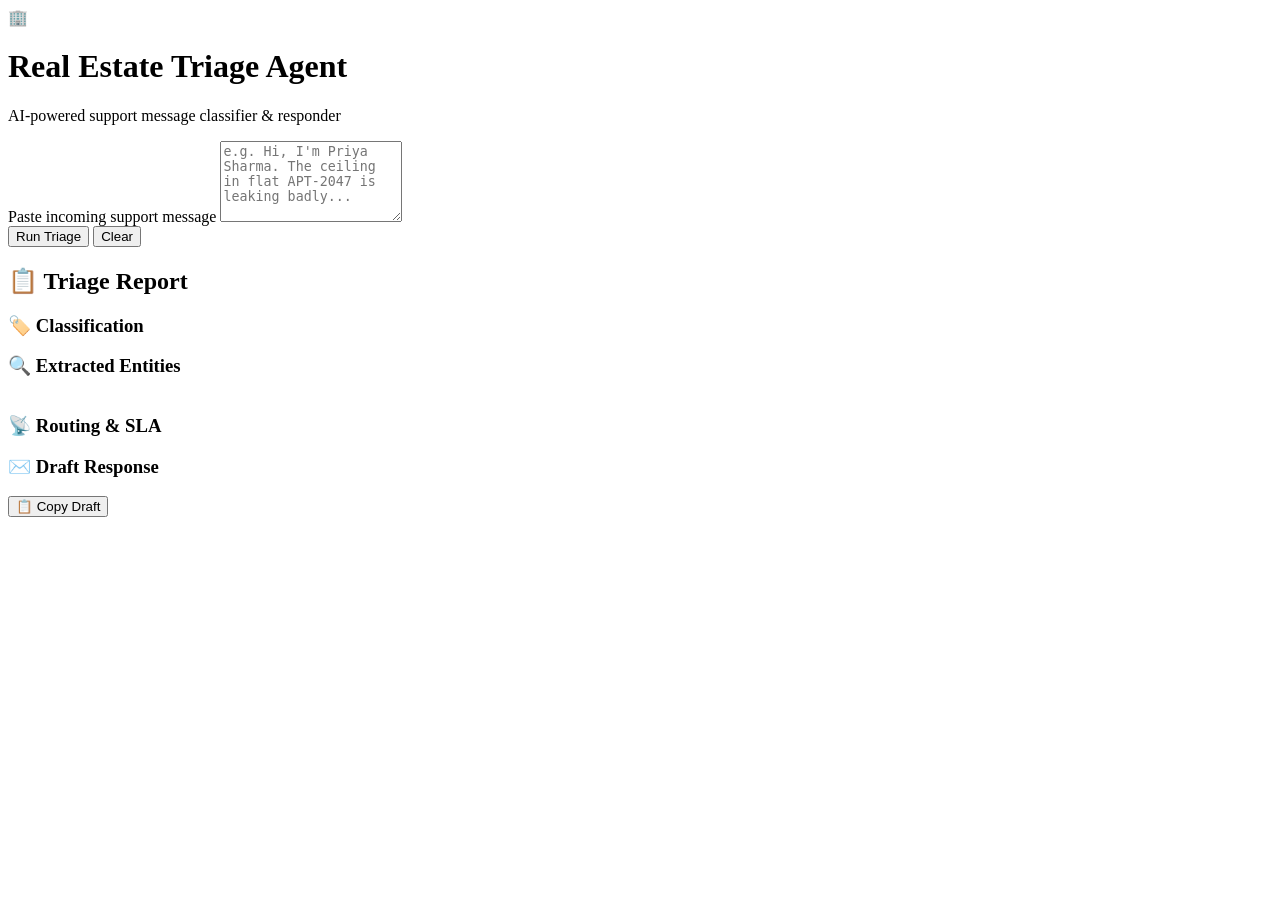
==== frontend/index.html @ 85d0a437 "Added frontend files" ====
<!DOCTYPE html>
<html lang="en">
<head>
  <meta charset="UTF-8" />
  <meta name="viewport" content="width=device-width, initial-scale=1.0"/>
  <title>Real Estate Triage Agent</title>
  <link rel="stylesheet" href="style.css" />
</head>
<body>

  <div class="container">

    <!-- Header -->
    <header>
      <div class="logo">🏢</div>
      <h1>Real Estate <span>Triage Agent</span></h1>
      <p class="subtitle">AI-powered support message classifier & responder</p>
    </header>

    <!-- Input Panel -->
    <section class="input-panel">
      <label for="messageInput">Paste incoming support message</label>
      <textarea
        id="messageInput"
        rows="5"
        placeholder="e.g. Hi, I'm Priya Sharma. The ceiling in flat APT-2047 is leaking badly..."
      ></textarea>
      <div class="button-row">
        <button id="submitBtn" onclick="runTriage()">
          <span id="btnText">Run Triage</span>
          <span id="btnSpinner" class="spinner hidden"></span>
        </button>
        <button class="clear-btn" onclick="clearAll()">Clear</button>
      </div>
    </section>

    <!-- Error Box -->
    <div id="errorBox" class="error-box hidden"></div>

    <!-- Report Panel -->
    <section id="reportPanel" class="report-panel hidden">

      <div class="report-header">
        <h2>📋 Triage Report</h2>
        <div class="meta-row">
          <span id="reportId" class="badge badge-id"></span>
          <span id="reportTime" class="badge badge-time"></span>
        </div>
      </div>

      <!-- Classification -->
      <div class="card">
        <h3>🏷️ Classification</h3>
        <div class="tag-row">
          <span id="urgencyTag" class="tag"></span>
          <span id="intentTag" class="tag"></span>
        </div>
      </div>

      <!-- Entities -->
      <div class="card">
        <h3>🔍 Extracted Entities</h3>
        <table id="entityTable">
          <tbody></tbody>
        </table>
      </div>

      <!-- Routing & SLA -->
      <div class="card">
        <h3>📡 Routing & SLA</h3>
        <p id="routingText" class="routing-text"></p>
        <p id="slaText" class="sla-text"></p>
      </div>

      <!-- Draft Response -->
      <div class="card">
        <h3>✉️ Draft Response</h3>
        <div id="draftResponse" class="draft-box"></div>
        <button class="copy-btn" onclick="copyDraft()">📋 Copy Draft</button>
      </div>

    </section>

  </div>

  <script src="app.js"></script>
</body>
</html>
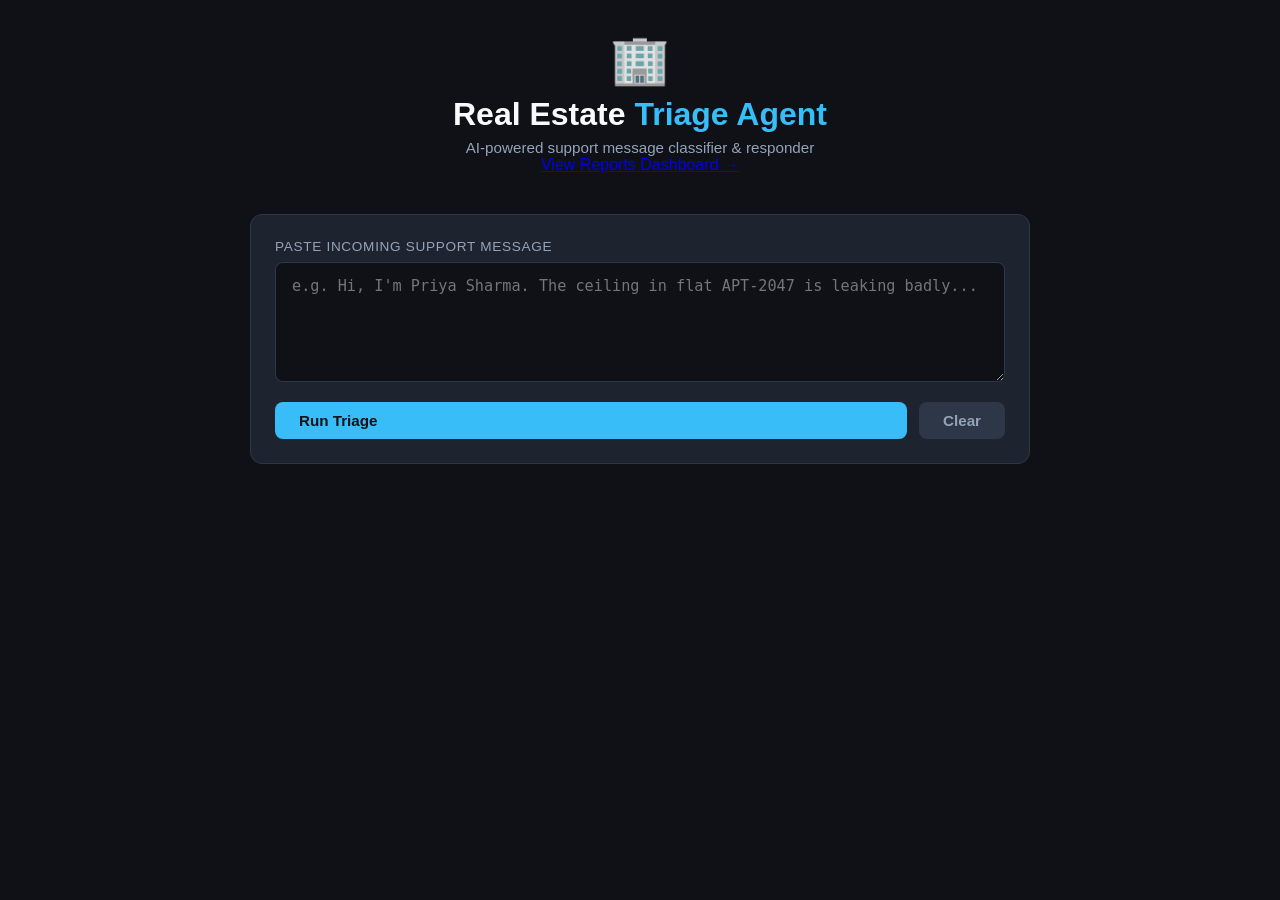
==== commit f8f6c4c1: "Added database integration and Reports Dashboard page" ====
--- a/frontend/index.html
+++ b/frontend/index.html
@@ -1,3 +1,4 @@
+
 <!DOCTYPE html>
 <html lang="en">
 <head>
@@ -15,6 +16,7 @@
       <div class="logo">🏢</div>
       <h1>Real Estate <span>Triage Agent</span></h1>
       <p class="subtitle">AI-powered support message classifier & responder</p>
+      <a href="dashboard.html" class="nav-link">View Reports Dashboard →</a>
     </header>
 
     <!-- Input Panel -->
@@ -85,4 +87,4 @@
 
   <script src="app.js"></script>
 </body>
-</html>
+</html>
--- a/frontend/style.css
+++ b/frontend/style.css
@@ -0,0 +1,253 @@
+/* ── Reset & Base ── */
+*, *::before, *::after { box-sizing: border-box; margin: 0; padding: 0; }
+
+body {
+  font-family: 'Segoe UI', sans-serif;
+  background: #0f1117;
+  color: #e2e8f0;
+  min-height: 100vh;
+  padding: 2rem 1rem;
+}
+
+.container {
+  max-width: 780px;
+  margin: 0 auto;
+}
+
+/* ── Header ── */
+header {
+  text-align: center;
+  margin-bottom: 2.5rem;
+}
+
+.logo { font-size: 3rem; margin-bottom: 0.5rem; }
+
+h1 {
+  font-size: 2rem;
+  font-weight: 700;
+  color: #f8fafc;
+}
+
+h1 span { color: #38bdf8; }
+
+.subtitle {
+  margin-top: 0.4rem;
+  color: #94a3b8;
+  font-size: 0.95rem;
+}
+
+/* ── Input Panel ── */
+.input-panel {
+  background: #1e2330;
+  border: 1px solid #2d3748;
+  border-radius: 12px;
+  padding: 1.5rem;
+  margin-bottom: 1.5rem;
+}
+
+label {
+  display: block;
+  font-size: 0.85rem;
+  color: #94a3b8;
+  margin-bottom: 0.5rem;
+  text-transform: uppercase;
+  letter-spacing: 0.05em;
+}
+
+textarea {
+  width: 100%;
+  background: #0f1117;
+  border: 1px solid #2d3748;
+  border-radius: 8px;
+  color: #e2e8f0;
+  padding: 0.85rem 1rem;
+  font-size: 0.95rem;
+  resize: vertical;
+  outline: none;
+  transition: border-color 0.2s;
+}
+
+textarea:focus { border-color: #38bdf8; }
+
+.button-row {
+  display: flex;
+  gap: 0.75rem;
+  margin-top: 1rem;
+}
+
+button {
+  padding: 0.65rem 1.5rem;
+  border-radius: 8px;
+  border: none;
+  font-size: 0.95rem;
+  font-weight: 600;
+  cursor: pointer;
+  display: flex;
+  align-items: center;
+  gap: 0.5rem;
+  transition: opacity 0.2s, transform 0.1s;
+}
+
+button:active { transform: scale(0.97); }
+
+#submitBtn {
+  background: #38bdf8;
+  color: #0f1117;
+  flex: 1;
+}
+
+#submitBtn:disabled { opacity: 0.6; cursor: not-allowed; }
+
+.clear-btn {
+  background: #2d3748;
+  color: #94a3b8;
+}
+
+/* ── Spinner ── */
+.spinner {
+  width: 16px; height: 16px;
+  border: 2px solid #0f1117;
+  border-top-color: transparent;
+  border-radius: 50%;
+  animation: spin 0.7s linear infinite;
+  display: inline-block;
+}
+
+@keyframes spin { to { transform: rotate(360deg); } }
+
+/* ── Error Box ── */
+.error-box {
+  background: #2d1515;
+  border: 1px solid #e53e3e;
+  border-radius: 8px;
+  color: #fc8181;
+  padding: 1rem;
+  margin-bottom: 1.5rem;
+  font-size: 0.9rem;
+}
+
+/* ── Report Panel ── */
+.report-panel {
+  display: flex;
+  flex-direction: column;
+  gap: 1rem;
+  animation: fadeIn 0.4s ease;
+}
+
+@keyframes fadeIn { from { opacity: 0; transform: translateY(12px); } to { opacity: 1; } }
+
+.report-header {
+  display: flex;
+  justify-content: space-between;
+  align-items: center;
+  flex-wrap: wrap;
+  gap: 0.5rem;
+}
+
+.report-header h2 { font-size: 1.2rem; }
+
+.meta-row { display: flex; gap: 0.5rem; }
+
+.badge {
+  font-size: 0.75rem;
+  padding: 0.3rem 0.7rem;
+  border-radius: 20px;
+  font-weight: 600;
+}
+
+.badge-id   { background: #1e3a5f; color: #38bdf8; }
+.badge-time { background: #1e2d1e; color: #68d391; }
+
+/* ── Cards ── */
+.card {
+  background: #1e2330;
+  border: 1px solid #2d3748;
+  border-radius: 12px;
+  padding: 1.25rem 1.5rem;
+}
+
+.card h3 {
+  font-size: 0.85rem;
+  text-transform: uppercase;
+  letter-spacing: 0.07em;
+  color: #94a3b8;
+  margin-bottom: 0.85rem;
+}
+
+/* ── Tags ── */
+.tag-row { display: flex; gap: 0.6rem; flex-wrap: wrap; }
+
+.tag {
+  padding: 0.4rem 1rem;
+  border-radius: 20px;
+  font-size: 0.85rem;
+  font-weight: 700;
+  text-transform: uppercase;
+  letter-spacing: 0.05em;
+}
+
+.tag-urgent { background: #3d1515; color: #fc8181; border: 1px solid #e53e3e; }
+.tag-medium { background: #3d2d10; color: #f6ad55; border: 1px solid #dd6b20; }
+.tag-low    { background: #1a3d1a; color: #68d391; border: 1px solid #38a169; }
+.tag-complaint { background: #2d1f3d; color: #b794f4; border: 1px solid #805ad5; }
+.tag-query     { background: #1a2d3d; color: #63b3ed; border: 1px solid #3182ce; }
+.tag-booking   { background: #1a3d35; color: #4fd1c5; border: 1px solid #319795; }
+
+/* ── Entity Table ── */
+table { width: 100%; border-collapse: collapse; }
+
+td {
+  padding: 0.45rem 0.6rem;
+  font-size: 0.9rem;
+  border-bottom: 1px solid #2d3748;
+}
+
+td:first-child {
+  color: #94a3b8;
+  width: 38%;
+  font-size: 0.8rem;
+  text-transform: uppercase;
+  letter-spacing: 0.04em;
+}
+
+td:last-child { color: #e2e8f0; font-weight: 500; }
+
+tr:last-child td { border-bottom: none; }
+
+/* ── Routing ── */
+.routing-text {
+  font-size: 1rem;
+  font-weight: 600;
+  color: #f8fafc;
+  margin-bottom: 0.4rem;
+}
+
+.sla-text {
+  font-size: 0.85rem;
+  color: #94a3b8;
+}
+
+/* ── Draft ── */
+.draft-box {
+  background: #0f1117;
+  border: 1px solid #2d3748;
+  border-radius: 8px;
+  padding: 1rem;
+  font-size: 0.95rem;
+  line-height: 1.7;
+  color: #cbd5e0;
+  white-space: pre-wrap;
+  margin-bottom: 0.85rem;
+}
+
+.copy-btn {
+  background: #2d3748;
+  color: #94a3b8;
+  font-size: 0.8rem;
+  padding: 0.45rem 1rem;
+}
+
+.copy-btn:hover { background: #3d4a5c; color: #e2e8f0; }
+
+/* ── Utility ── */
+.hidden { display: none !important; }
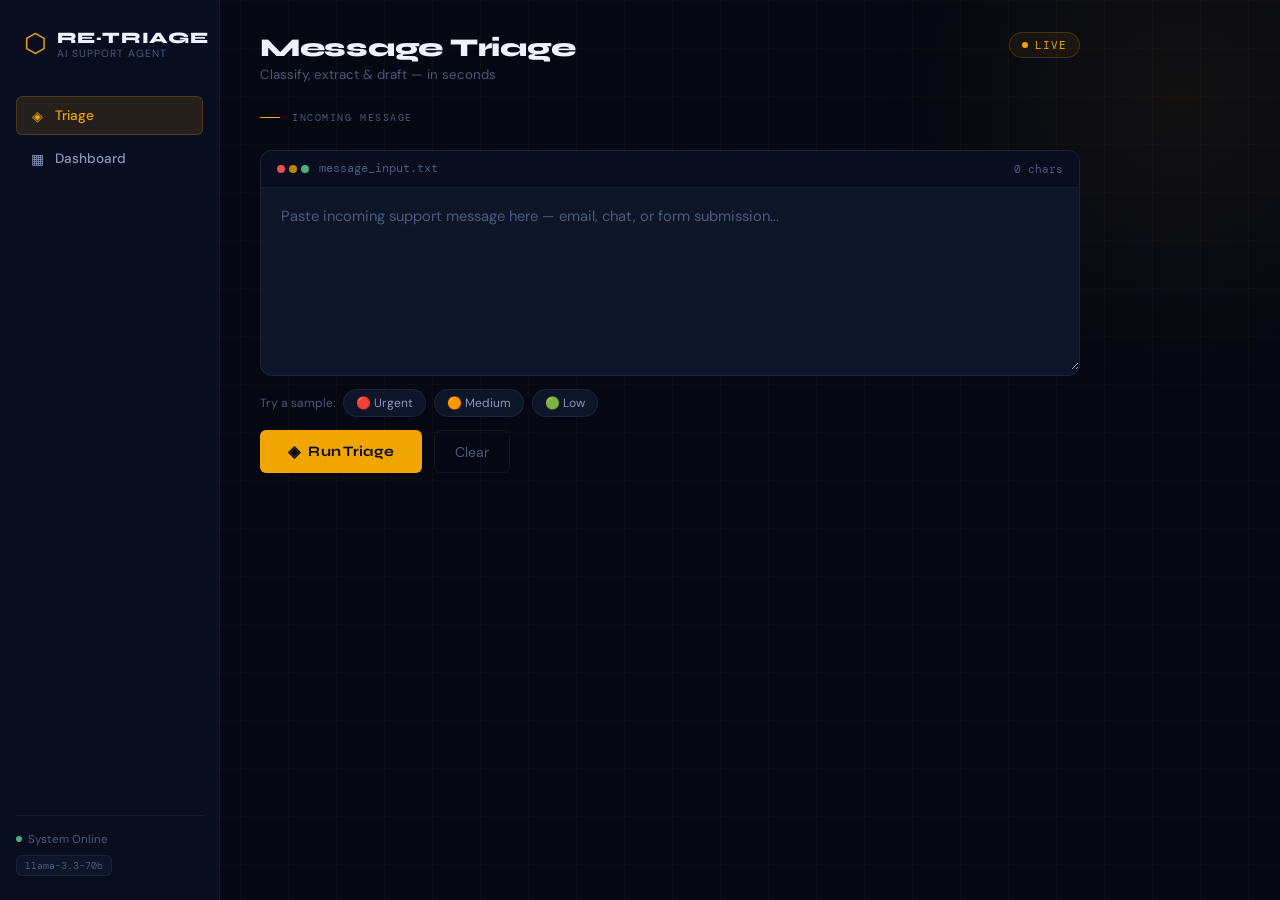
==== commit d00b4a14: "improved the UI" ====
--- a/frontend/index.html
+++ b/frontend/index.html
@@ -1,88 +1,175 @@
-
 <!DOCTYPE html>
 <html lang="en">
 <head>
   <meta charset="UTF-8" />
   <meta name="viewport" content="width=device-width, initial-scale=1.0"/>
-  <title>Real Estate Triage Agent</title>
+  <title>RE·TRIAGE — Real Estate Support Agent</title>
+  <link rel="preconnect" href="https://fonts.googleapis.com">
+  <link href="https://fonts.googleapis.com/css2?family=Syne:wght@400;600;700;800&family=DM+Mono:wght@400;500&family=DM+Sans:wght@300;400;500&display=swap" rel="stylesheet">
   <link rel="stylesheet" href="style.css" />
 </head>
 <body>
 
-  <div class="container">
+  <div class="bg-grid"></div>
+  <div class="bg-glow"></div>
 
-    <!-- Header -->
-    <header>
-      <div class="logo">🏢</div>
-      <h1>Real Estate <span>Triage Agent</span></h1>
-      <p class="subtitle">AI-powered support message classifier & responder</p>
-      <a href="dashboard.html" class="nav-link">View Reports Dashboard →</a>
-    </header>
+  <div class="layout">
 
-    <!-- Input Panel -->
-    <section class="input-panel">
-      <label for="messageInput">Paste incoming support message</label>
-      <textarea
-        id="messageInput"
-        rows="5"
-        placeholder="e.g. Hi, I'm Priya Sharma. The ceiling in flat APT-2047 is leaking badly..."
-      ></textarea>
-      <div class="button-row">
-        <button id="submitBtn" onclick="runTriage()">
-          <span id="btnText">Run Triage</span>
-          <span id="btnSpinner" class="spinner hidden"></span>
-        </button>
-        <button class="clear-btn" onclick="clearAll()">Clear</button>
-      </div>
-    </section>
-
-    <!-- Error Box -->
-    <div id="errorBox" class="error-box hidden"></div>
-
-    <!-- Report Panel -->
-    <section id="reportPanel" class="report-panel hidden">
-
-      <div class="report-header">
-        <h2>📋 Triage Report</h2>
-        <div class="meta-row">
-          <span id="reportId" class="badge badge-id"></span>
-          <span id="reportTime" class="badge badge-time"></span>
+    <!-- Sidebar -->
+    <aside class="sidebar">
+      <div class="brand">
+        <div class="brand-icon">⬡</div>
+        <div class="brand-text">
+          <span class="brand-name">RE·TRIAGE</span>
+          <span class="brand-sub">AI Support Agent</span>
         </div>
       </div>
 
-      <!-- Classification -->
-      <div class="card">
-        <h3>🏷️ Classification</h3>
-        <div class="tag-row">
-          <span id="urgencyTag" class="tag"></span>
-          <span id="intentTag" class="tag"></span>
+      <nav class="sidebar-nav">
+        <a href="index.html" class="nav-item active">
+          <span class="nav-icon">◈</span>
+          <span>Triage</span>
+        </a>
+        <a href="dashboard.html" class="nav-item">
+          <span class="nav-icon">▦</span>
+          <span>Dashboard</span>
+        </a>
+      </nav>
+
+      <div class="sidebar-footer">
+        <div class="system-status">
+          <span class="pulse-dot"></span>
+          <span>System Online</span>
         </div>
+        <div class="model-tag">llama-3.3-70b</div>
       </div>
+    </aside>
 
-      <!-- Entities -->
-      <div class="card">
-        <h3>🔍 Extracted Entities</h3>
-        <table id="entityTable">
-          <tbody></tbody>
-        </table>
-      </div>
+    <!-- Main Content -->
+    <main class="main">
 
-      <!-- Routing & SLA -->
-      <div class="card">
-        <h3>📡 Routing & SLA</h3>
-        <p id="routingText" class="routing-text"></p>
-        <p id="slaText" class="sla-text"></p>
-      </div>
+      <!-- Top Bar -->
+      <header class="topbar">
+        <div class="topbar-left">
+          <h1 class="page-title">Message Triage</h1>
+          <p class="page-sub">Classify, extract & draft — in seconds</p>
+        </div>
+        <div class="topbar-right">
+          <div class="live-indicator">
+            <span class="pulse-dot amber"></span>
+            <span>LIVE</span>
+          </div>
+        </div>
+      </header>
 
-      <!-- Draft Response -->
-      <div class="card">
-        <h3>✉️ Draft Response</h3>
-        <div id="draftResponse" class="draft-box"></div>
-        <button class="copy-btn" onclick="copyDraft()">📋 Copy Draft</button>
-      </div>
+      <!-- Input Section -->
+      <section class="input-section">
+        <div class="section-label">
+          <span class="label-line"></span>
+          <span>INCOMING MESSAGE</span>
+        </div>
 
-    </section>
+        <div class="input-card">
+          <div class="input-card-header">
+            <div class="input-dots">
+              <span></span><span></span><span></span>
+            </div>
+            <span class="input-card-title">message_input.txt</span>
+            <span class="char-count" id="charCount">0 chars</span>
+          </div>
+          <textarea
+            id="messageInput"
+            rows="6"
+            placeholder="Paste incoming support message here — email, chat, or form submission..."
+            oninput="updateCharCount()"
+          ></textarea>
+        </div>
 
+        <!-- Sample Messages -->
+        <div class="samples-row">
+          <span class="samples-label">Try a sample:</span>
+          <button class="sample-btn" onclick="loadSample('urgent')">🔴 Urgent</button>
+          <button class="sample-btn" onclick="loadSample('medium')">🟠 Medium</button>
+          <button class="sample-btn" onclick="loadSample('low')">🟢 Low</button>
+        </div>
+
+        <div class="action-row">
+          <button id="submitBtn" class="primary-btn" onclick="runTriage()">
+            <span class="btn-icon">◈</span>
+            <span id="btnText">Run Triage</span>
+            <span id="btnSpinner" class="spinner hidden"></span>
+          </button>
+          <button class="ghost-btn" onclick="clearAll()">Clear</button>
+        </div>
+      </section>
+
+      <!-- Error -->
+      <div id="errorBox" class="error-box hidden"></div>
+
+      <!-- Report Output -->
+      <section id="reportPanel" class="report-panel hidden">
+
+        <div class="section-label">
+          <span class="label-line"></span>
+          <span>TRIAGE REPORT</span>
+          <span class="report-id-badge" id="reportIdBadge"></span>
+        </div>
+
+        <!-- Top Row: Classification + Routing -->
+        <div class="report-grid-top">
+
+          <!-- Classification -->
+          <div class="report-card">
+            <div class="card-eyebrow">Classification</div>
+            <div class="classification-display">
+              <div class="class-item">
+                <span class="class-micro">URGENCY</span>
+                <span id="urgencyTag" class="urgency-tag"></span>
+              </div>
+              <div class="class-divider"></div>
+              <div class="class-item">
+                <span class="class-micro">INTENT</span>
+                <span id="intentTag" class="intent-tag"></span>
+              </div>
+            </div>
+          </div>
+
+          <!-- Routing -->
+          <div class="report-card routing-card">
+            <div class="card-eyebrow">Routing & SLA</div>
+            <p id="routingText" class="routing-main"></p>
+            <div class="sla-chip" id="slaChip"></div>
+          </div>
+
+        </div>
+
+        <!-- Entities -->
+        <div class="report-card entities-card">
+          <div class="card-eyebrow">Extracted Entities</div>
+          <div class="entities-grid" id="entitiesGrid"></div>
+        </div>
+
+        <!-- Draft Response -->
+        <div class="report-card draft-card">
+          <div class="card-eyebrow">
+            <span>Draft Response</span>
+            <button class="copy-btn" id="copyBtn" onclick="copyDraft()">
+              ⊕ Copy
+            </button>
+          </div>
+          <div id="draftResponse" class="draft-content"></div>
+        </div>
+
+        <!-- Timestamp -->
+        <div class="report-meta">
+          <span id="reportTimestamp"></span>
+          <span>·</span>
+          <span>status: pending_review</span>
+        </div>
+
+      </section>
+
+    </main>
   </div>
 
   <script src="app.js"></script>
--- a/frontend/style.css
+++ b/frontend/style.css
@@ -1,129 +1,463 @@
-/* ── Reset & Base ── */
-*, *::before, *::after { box-sizing: border-box; margin: 0; padding: 0; }
+/* ═══════════════════════════════════════════
+   RE·TRIAGE — Shared Styles
+   Aesthetic: Dark Command Center
+   Fonts: Syne (display) + DM Sans (body) + DM Mono (code)
+═══════════════════════════════════════════ */
+
+:root {
+  --navy-950: #050812;
+  --navy-900: #080e1f;
+  --navy-800: #0d1528;
+  --navy-700: #111d35;
+  --navy-600: #172240;
+  --navy-500: #1e2d52;
+
+  --amber:     #f0a500;
+  --amber-dim: #c47f00;
+  --amber-glow: rgba(240, 165, 0, 0.12);
+  --amber-faint: rgba(240, 165, 0, 0.06);
+
+  --red:    #e05252;
+  --orange: #e0853a;
+  --green:  #4caf82;
+  --blue:   #4a9eda;
+  --purple: #9b7fe8;
+  --teal:   #3dbfb0;
+
+  --text-primary:   #eef2ff;
+  --text-secondary: #8899bb;
+  --text-muted:     #4a5a7a;
+
+  --border:       rgba(255,255,255,0.06);
+  --border-hover: rgba(240, 165, 0, 0.25);
+
+  --radius-sm: 6px;
+  --radius-md: 12px;
+  --radius-lg: 18px;
+
+  --font-display: 'Syne', sans-serif;
+  --font-body:    'DM Sans', sans-serif;
+  --font-mono:    'DM Mono', monospace;
+}
+
+*, *::before, *::after {
+  box-sizing: border-box;
+  margin: 0;
+  padding: 0;
+}
+
+html { scroll-behavior: smooth; }
 
 body {
-  font-family: 'Segoe UI', sans-serif;
-  background: #0f1117;
-  color: #e2e8f0;
+  font-family: var(--font-body);
+  background: var(--navy-950);
+  color: var(--text-primary);
   min-height: 100vh;
-  padding: 2rem 1rem;
-}
-
-.container {
-  max-width: 780px;
-  margin: 0 auto;
-}
-
-/* ── Header ── */
-header {
+  overflow-x: hidden;
+}
+
+/* ── Background Effects ── */
+.bg-grid {
+  position: fixed;
+  inset: 0;
+  background-image:
+    linear-gradient(rgba(240,165,0,0.03) 1px, transparent 1px),
+    linear-gradient(90deg, rgba(240,165,0,0.03) 1px, transparent 1px);
+  background-size: 48px 48px;
+  pointer-events: none;
+  z-index: 0;
+}
+
+.bg-glow {
+  position: fixed;
+  top: -200px;
+  right: -200px;
+  width: 600px;
+  height: 600px;
+  background: radial-gradient(circle, rgba(240,165,0,0.06) 0%, transparent 70%);
+  pointer-events: none;
+  z-index: 0;
+}
+
+/* ── Layout ── */
+.layout {
+  display: flex;
+  min-height: 100vh;
+  position: relative;
+  z-index: 1;
+}
+
+/* ── Sidebar ── */
+.sidebar {
+  width: 220px;
+  min-width: 220px;
+  background: var(--navy-900);
+  border-right: 1px solid var(--border);
+  display: flex;
+  flex-direction: column;
+  padding: 1.5rem 1rem;
+  position: sticky;
+  top: 0;
+  height: 100vh;
+}
+
+.brand {
+  display: flex;
+  align-items: center;
+  gap: 0.6rem;
+  padding: 0.25rem 0.5rem;
+  margin-bottom: 2rem;
+}
+
+.brand-icon {
+  font-size: 1.6rem;
+  color: var(--amber);
+  line-height: 1;
+}
+
+.brand-text {
+  display: flex;
+  flex-direction: column;
+}
+
+.brand-name {
+  font-family: var(--font-display);
+  font-weight: 800;
+  font-size: 1rem;
+  color: var(--text-primary);
+  letter-spacing: 0.05em;
+}
+
+.brand-sub {
+  font-size: 0.65rem;
+  color: var(--text-muted);
+  text-transform: uppercase;
+  letter-spacing: 0.1em;
+}
+
+.sidebar-nav {
+  display: flex;
+  flex-direction: column;
+  gap: 0.25rem;
+  flex: 1;
+}
+
+.nav-item {
+  display: flex;
+  align-items: center;
+  gap: 0.6rem;
+  padding: 0.6rem 0.75rem;
+  border-radius: var(--radius-sm);
+  font-size: 0.85rem;
+  font-weight: 500;
+  color: var(--text-secondary);
+  text-decoration: none;
+  transition: all 0.15s;
+  border: 1px solid transparent;
+}
+
+.nav-item:hover {
+  background: var(--amber-faint);
+  color: var(--text-primary);
+  border-color: var(--border-hover);
+}
+
+.nav-item.active {
+  background: var(--amber-glow);
+  color: var(--amber);
+  border-color: rgba(240,165,0,0.2);
+}
+
+.nav-icon {
+  font-size: 0.9rem;
+  width: 16px;
   text-align: center;
-  margin-bottom: 2.5rem;
-}
-
-.logo { font-size: 3rem; margin-bottom: 0.5rem; }
-
-h1 {
-  font-size: 2rem;
-  font-weight: 700;
-  color: #f8fafc;
-}
-
-h1 span { color: #38bdf8; }
-
-.subtitle {
-  margin-top: 0.4rem;
-  color: #94a3b8;
-  font-size: 0.95rem;
-}
-
-/* ── Input Panel ── */
-.input-panel {
-  background: #1e2330;
-  border: 1px solid #2d3748;
-  border-radius: 12px;
-  padding: 1.5rem;
-  margin-bottom: 1.5rem;
-}
-
-label {
-  display: block;
-  font-size: 0.85rem;
-  color: #94a3b8;
-  margin-bottom: 0.5rem;
+}
+
+.sidebar-footer {
+  border-top: 1px solid var(--border);
+  padding-top: 1rem;
+  display: flex;
+  flex-direction: column;
+  gap: 0.5rem;
+}
+
+.system-status {
+  display: flex;
+  align-items: center;
+  gap: 0.4rem;
+  font-size: 0.72rem;
+  color: var(--text-muted);
+}
+
+.pulse-dot {
+  width: 6px;
+  height: 6px;
+  border-radius: 50%;
+  background: var(--green);
+  animation: pulse 2s ease infinite;
+  flex-shrink: 0;
+}
+
+.pulse-dot.amber { background: var(--amber); }
+
+@keyframes pulse {
+  0%, 100% { opacity: 1; transform: scale(1); }
+  50%       { opacity: 0.5; transform: scale(0.8); }
+}
+
+.model-tag {
+  font-family: var(--font-mono);
+  font-size: 0.65rem;
+  color: var(--text-muted);
+  background: var(--navy-800);
+  padding: 0.2rem 0.5rem;
+  border-radius: var(--radius-sm);
+  border: 1px solid var(--border);
+  width: fit-content;
+}
+
+/* ── Main ── */
+.main {
+  flex: 1;
+  padding: 2rem 2.5rem;
+  max-width: 900px;
+  display: flex;
+  flex-direction: column;
+  gap: 1.75rem;
+}
+
+/* ── Topbar ── */
+.topbar {
+  display: flex;
+  justify-content: space-between;
+  align-items: flex-start;
+}
+
+.page-title {
+  font-family: var(--font-display);
+  font-size: 1.6rem;
+  font-weight: 800;
+  color: var(--text-primary);
+  letter-spacing: -0.01em;
+}
+
+.page-sub {
+  font-size: 0.83rem;
+  color: var(--text-muted);
+  margin-top: 0.2rem;
+}
+
+.live-indicator {
+  display: flex;
+  align-items: center;
+  gap: 0.4rem;
+  font-family: var(--font-mono);
+  font-size: 0.7rem;
+  color: var(--amber);
+  background: var(--amber-faint);
+  border: 1px solid rgba(240,165,0,0.2);
+  padding: 0.3rem 0.75rem;
+  border-radius: 20px;
+  letter-spacing: 0.1em;
+}
+
+/* ── Section Labels ── */
+.section-label {
+  display: flex;
+  align-items: center;
+  gap: 0.75rem;
+  font-family: var(--font-mono);
+  font-size: 0.65rem;
+  letter-spacing: 0.15em;
+  color: var(--text-muted);
   text-transform: uppercase;
-  letter-spacing: 0.05em;
+  margin-bottom: 0.75rem;
+}
+
+.label-line {
+  width: 20px;
+  height: 1px;
+  background: var(--amber);
+  flex-shrink: 0;
+}
+
+/* ── Input Card ── */
+.input-section {
+  display: flex;
+  flex-direction: column;
+  gap: 0.85rem;
+}
+
+.input-card {
+  background: var(--navy-800);
+  border: 1px solid var(--border);
+  border-radius: var(--radius-md);
+  overflow: hidden;
+  transition: border-color 0.2s;
+}
+
+.input-card:focus-within {
+  border-color: rgba(240,165,0,0.3);
+  box-shadow: 0 0 0 1px rgba(240,165,0,0.08);
+}
+
+.input-card-header {
+  display: flex;
+  align-items: center;
+  gap: 0.6rem;
+  padding: 0.65rem 1rem;
+  background: var(--navy-900);
+  border-bottom: 1px solid var(--border);
+}
+
+.input-dots {
+  display: flex;
+  gap: 4px;
+}
+
+.input-dots span {
+  width: 8px;
+  height: 8px;
+  border-radius: 50%;
+  background: var(--border);
+}
+
+.input-dots span:nth-child(1) { background: #e05252; }
+.input-dots span:nth-child(2) { background: var(--amber-dim); }
+.input-dots span:nth-child(3) { background: var(--green); }
+
+.input-card-title {
+  font-family: var(--font-mono);
+  font-size: 0.72rem;
+  color: var(--text-muted);
+  flex: 1;
+}
+
+.char-count {
+  font-family: var(--font-mono);
+  font-size: 0.68rem;
+  color: var(--text-muted);
 }
 
 textarea {
   width: 100%;
-  background: #0f1117;
-  border: 1px solid #2d3748;
-  border-radius: 8px;
-  color: #e2e8f0;
-  padding: 0.85rem 1rem;
-  font-size: 0.95rem;
+  background: transparent;
+  border: none;
+  color: var(--text-primary);
+  padding: 1rem 1.25rem;
+  font-family: var(--font-body);
+  font-size: 0.92rem;
+  line-height: 1.7;
   resize: vertical;
   outline: none;
-  transition: border-color 0.2s;
-}
-
-textarea:focus { border-color: #38bdf8; }
-
-.button-row {
+  min-height: 130px;
+}
+
+textarea::placeholder { color: var(--text-muted); }
+
+/* ── Samples ── */
+.samples-row {
+  display: flex;
+  align-items: center;
+  gap: 0.5rem;
+  flex-wrap: wrap;
+}
+
+.samples-label {
+  font-size: 0.75rem;
+  color: var(--text-muted);
+}
+
+.sample-btn {
+  background: var(--navy-800);
+  border: 1px solid var(--border);
+  border-radius: 20px;
+  color: var(--text-secondary);
+  font-size: 0.75rem;
+  padding: 0.3rem 0.75rem;
+  cursor: pointer;
+  transition: all 0.15s;
+  font-family: var(--font-body);
+}
+
+.sample-btn:hover {
+  border-color: var(--border-hover);
+  color: var(--amber);
+  background: var(--amber-faint);
+}
+
+/* ── Action Row ── */
+.action-row {
   display: flex;
   gap: 0.75rem;
-  margin-top: 1rem;
-}
-
-button {
-  padding: 0.65rem 1.5rem;
-  border-radius: 8px;
+}
+
+.primary-btn {
+  background: var(--amber);
+  color: var(--navy-950);
   border: none;
-  font-size: 0.95rem;
-  font-weight: 600;
+  border-radius: var(--radius-sm);
+  padding: 0.7rem 1.75rem;
+  font-family: var(--font-display);
+  font-size: 0.9rem;
+  font-weight: 700;
   cursor: pointer;
   display: flex;
   align-items: center;
   gap: 0.5rem;
-  transition: opacity 0.2s, transform 0.1s;
-}
-
-button:active { transform: scale(0.97); }
-
-#submitBtn {
-  background: #38bdf8;
-  color: #0f1117;
-  flex: 1;
-}
-
-#submitBtn:disabled { opacity: 0.6; cursor: not-allowed; }
-
-.clear-btn {
-  background: #2d3748;
-  color: #94a3b8;
+  transition: all 0.15s;
+  letter-spacing: 0.02em;
+}
+
+.primary-btn:hover {
+  background: #ffc234;
+  transform: translateY(-1px);
+  box-shadow: 0 4px 20px rgba(240,165,0,0.3);
+}
+
+.primary-btn:active { transform: translateY(0); }
+.primary-btn:disabled { opacity: 0.5; cursor: not-allowed; transform: none; }
+
+.btn-icon { font-size: 1rem; }
+
+.ghost-btn {
+  background: transparent;
+  border: 1px solid var(--border);
+  border-radius: var(--radius-sm);
+  color: var(--text-muted);
+  padding: 0.7rem 1.25rem;
+  font-family: var(--font-body);
+  font-size: 0.88rem;
+  cursor: pointer;
+  transition: all 0.15s;
+}
+
+.ghost-btn:hover {
+  border-color: var(--border-hover);
+  color: var(--text-secondary);
 }
 
 /* ── Spinner ── */
 .spinner {
-  width: 16px; height: 16px;
-  border: 2px solid #0f1117;
-  border-top-color: transparent;
+  width: 14px; height: 14px;
+  border: 2px solid rgba(8,14,31,0.3);
+  border-top-color: var(--navy-950);
   border-radius: 50%;
-  animation: spin 0.7s linear infinite;
-  display: inline-block;
+  animation: spin 0.6s linear infinite;
 }
 
 @keyframes spin { to { transform: rotate(360deg); } }
 
-/* ── Error Box ── */
+/* ── Error ── */
 .error-box {
-  background: #2d1515;
-  border: 1px solid #e53e3e;
-  border-radius: 8px;
-  color: #fc8181;
-  padding: 1rem;
-  margin-bottom: 1.5rem;
-  font-size: 0.9rem;
+  background: rgba(224,82,82,0.08);
+  border: 1px solid rgba(224,82,82,0.3);
+  border-radius: var(--radius-sm);
+  color: #f08080;
+  padding: 0.85rem 1rem;
+  font-size: 0.85rem;
+  font-family: var(--font-mono);
 }
 
 /* ── Report Panel ── */
@@ -131,123 +465,200 @@
   display: flex;
   flex-direction: column;
   gap: 1rem;
-  animation: fadeIn 0.4s ease;
-}
-
-@keyframes fadeIn { from { opacity: 0; transform: translateY(12px); } to { opacity: 1; } }
-
-.report-header {
+  animation: slideUp 0.4s cubic-bezier(0.16,1,0.3,1);
+}
+
+@keyframes slideUp {
+  from { opacity: 0; transform: translateY(16px); }
+  to   { opacity: 1; transform: translateY(0); }
+}
+
+.report-id-badge {
+  font-family: var(--font-mono);
+  font-size: 0.65rem;
+  background: var(--amber-faint);
+  border: 1px solid rgba(240,165,0,0.2);
+  color: var(--amber);
+  padding: 0.2rem 0.6rem;
+  border-radius: 20px;
+}
+
+/* ── Report Cards ── */
+.report-card {
+  background: var(--navy-800);
+  border: 1px solid var(--border);
+  border-radius: var(--radius-md);
+  padding: 1.25rem 1.5rem;
+  transition: border-color 0.2s;
+}
+
+.report-card:hover { border-color: rgba(255,255,255,0.1); }
+
+.card-eyebrow {
+  font-family: var(--font-mono);
+  font-size: 0.65rem;
+  letter-spacing: 0.12em;
+  color: var(--text-muted);
+  text-transform: uppercase;
+  margin-bottom: 1rem;
   display: flex;
   justify-content: space-between;
   align-items: center;
-  flex-wrap: wrap;
+}
+
+/* ── Top Grid ── */
+.report-grid-top {
+  display: grid;
+  grid-template-columns: 1fr 1fr;
+  gap: 1rem;
+}
+
+/* ── Classification ── */
+.classification-display {
+  display: flex;
+  align-items: center;
+  gap: 1.25rem;
+}
+
+.class-item {
+  display: flex;
+  flex-direction: column;
+  gap: 0.4rem;
+}
+
+.class-micro {
+  font-family: var(--font-mono);
+  font-size: 0.6rem;
+  letter-spacing: 0.12em;
+  color: var(--text-muted);
+}
+
+.class-divider {
+  width: 1px;
+  height: 40px;
+  background: var(--border);
+}
+
+.urgency-tag, .intent-tag {
+  font-family: var(--font-display);
+  font-weight: 700;
+  font-size: 1rem;
+  letter-spacing: 0.03em;
+}
+
+/* Urgency colors */
+.u-urgent { color: var(--red); }
+.u-medium { color: var(--orange); }
+.u-low    { color: var(--green); }
+
+/* Intent colors */
+.i-complaint { color: var(--red); }
+.i-query     { color: var(--blue); }
+.i-booking   { color: var(--teal); }
+
+/* ── Routing ── */
+.routing-card { }
+
+.routing-main {
+  font-size: 0.9rem;
+  font-weight: 500;
+  color: var(--text-primary);
+  line-height: 1.5;
+  margin-bottom: 0.75rem;
+}
+
+.sla-chip {
+  display: inline-flex;
+  align-items: center;
+  gap: 0.3rem;
+  background: var(--navy-700);
+  border: 1px solid var(--border);
+  border-radius: 20px;
+  padding: 0.25rem 0.75rem;
+  font-family: var(--font-mono);
+  font-size: 0.72rem;
+  color: var(--amber);
+}
+
+/* ── Entities ── */
+.entities-grid {
+  display: grid;
+  grid-template-columns: repeat(3, 1fr);
+  gap: 0.75rem;
+}
+
+.entity-item {
+  background: var(--navy-900);
+  border: 1px solid var(--border);
+  border-radius: var(--radius-sm);
+  padding: 0.65rem 0.85rem;
+}
+
+.entity-label {
+  font-family: var(--font-mono);
+  font-size: 0.6rem;
+  letter-spacing: 0.1em;
+  color: var(--text-muted);
+  text-transform: uppercase;
+  margin-bottom: 0.3rem;
+}
+
+.entity-value {
+  font-size: 0.82rem;
+  font-weight: 500;
+  color: var(--text-primary);
+  line-height: 1.4;
+}
+
+.entity-value.empty { color: var(--text-muted); font-style: italic; }
+
+.entity-item.has-value {
+  border-color: rgba(240,165,0,0.15);
+  background: var(--amber-faint);
+}
+
+.entity-item.has-value .entity-label { color: var(--amber-dim); }
+
+/* ── Draft ── */
+.draft-card { }
+
+.copy-btn {
+  background: var(--navy-700);
+  border: 1px solid var(--border);
+  border-radius: var(--radius-sm);
+  color: var(--text-secondary);
+  font-size: 0.72rem;
+  padding: 0.25rem 0.65rem;
+  cursor: pointer;
+  font-family: var(--font-body);
+  transition: all 0.15s;
+}
+
+.copy-btn:hover {
+  border-color: var(--border-hover);
+  color: var(--amber);
+}
+
+.draft-content {
+  font-size: 0.9rem;
+  line-height: 1.8;
+  color: var(--text-secondary);
+  white-space: pre-wrap;
+  padding: 0.5rem 0;
+  border-left: 2px solid var(--amber);
+  padding-left: 1rem;
+  margin-left: 0.25rem;
+}
+
+/* ── Report Meta ── */
+.report-meta {
+  font-family: var(--font-mono);
+  font-size: 0.68rem;
+  color: var(--text-muted);
+  display: flex;
   gap: 0.5rem;
-}
-
-.report-header h2 { font-size: 1.2rem; }
-
-.meta-row { display: flex; gap: 0.5rem; }
-
-.badge {
-  font-size: 0.75rem;
-  padding: 0.3rem 0.7rem;
-  border-radius: 20px;
-  font-weight: 600;
-}
-
-.badge-id   { background: #1e3a5f; color: #38bdf8; }
-.badge-time { background: #1e2d1e; color: #68d391; }
-
-/* ── Cards ── */
-.card {
-  background: #1e2330;
-  border: 1px solid #2d3748;
-  border-radius: 12px;
-  padding: 1.25rem 1.5rem;
-}
-
-.card h3 {
-  font-size: 0.85rem;
-  text-transform: uppercase;
-  letter-spacing: 0.07em;
-  color: #94a3b8;
-  margin-bottom: 0.85rem;
-}
-
-/* ── Tags ── */
-.tag-row { display: flex; gap: 0.6rem; flex-wrap: wrap; }
-
-.tag {
-  padding: 0.4rem 1rem;
-  border-radius: 20px;
-  font-size: 0.85rem;
-  font-weight: 700;
-  text-transform: uppercase;
-  letter-spacing: 0.05em;
-}
-
-.tag-urgent { background: #3d1515; color: #fc8181; border: 1px solid #e53e3e; }
-.tag-medium { background: #3d2d10; color: #f6ad55; border: 1px solid #dd6b20; }
-.tag-low    { background: #1a3d1a; color: #68d391; border: 1px solid #38a169; }
-.tag-complaint { background: #2d1f3d; color: #b794f4; border: 1px solid #805ad5; }
-.tag-query     { background: #1a2d3d; color: #63b3ed; border: 1px solid #3182ce; }
-.tag-booking   { background: #1a3d35; color: #4fd1c5; border: 1px solid #319795; }
-
-/* ── Entity Table ── */
-table { width: 100%; border-collapse: collapse; }
-
-td {
-  padding: 0.45rem 0.6rem;
-  font-size: 0.9rem;
-  border-bottom: 1px solid #2d3748;
-}
-
-td:first-child {
-  color: #94a3b8;
-  width: 38%;
-  font-size: 0.8rem;
-  text-transform: uppercase;
-  letter-spacing: 0.04em;
-}
-
-td:last-child { color: #e2e8f0; font-weight: 500; }
-
-tr:last-child td { border-bottom: none; }
-
-/* ── Routing ── */
-.routing-text {
-  font-size: 1rem;
-  font-weight: 600;
-  color: #f8fafc;
-  margin-bottom: 0.4rem;
-}
-
-.sla-text {
-  font-size: 0.85rem;
-  color: #94a3b8;
-}
-
-/* ── Draft ── */
-.draft-box {
-  background: #0f1117;
-  border: 1px solid #2d3748;
-  border-radius: 8px;
-  padding: 1rem;
-  font-size: 0.95rem;
-  line-height: 1.7;
-  color: #cbd5e0;
-  white-space: pre-wrap;
-  margin-bottom: 0.85rem;
-}
-
-.copy-btn {
-  background: #2d3748;
-  color: #94a3b8;
-  font-size: 0.8rem;
-  padding: 0.45rem 1rem;
-}
-
-.copy-btn:hover { background: #3d4a5c; color: #e2e8f0; }
+  padding-left: 0.25rem;
+}
 
 /* ── Utility ── */
 .hidden { display: none !important; }
